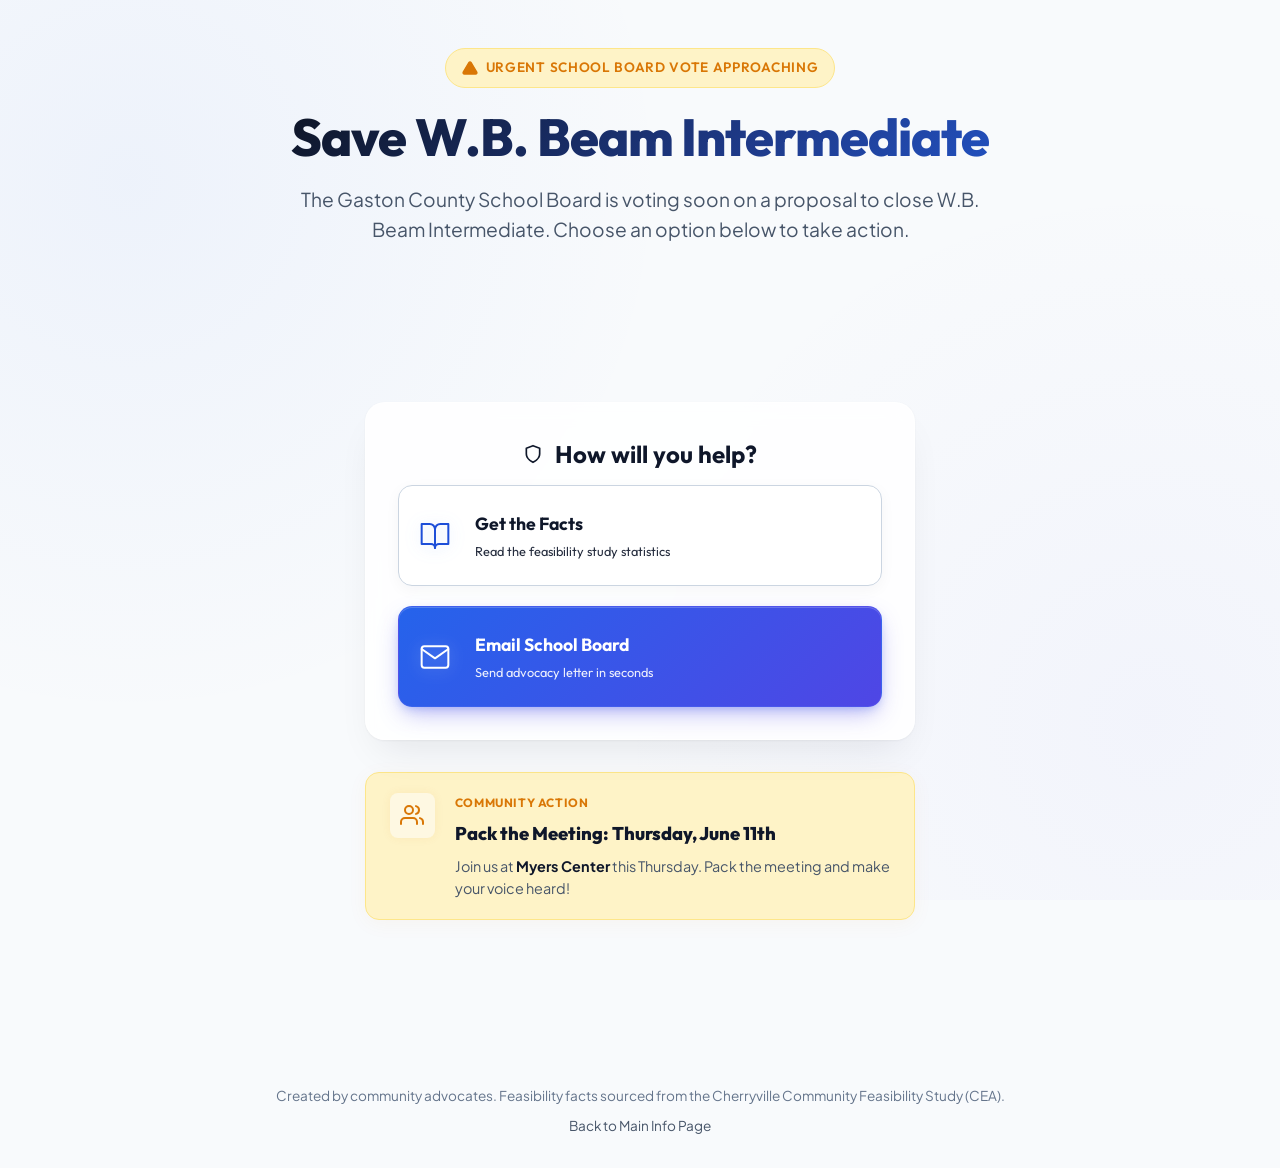
==== index.html @ e03cb525 "Initial commit" ====
<!DOCTYPE html>
<html lang="en">

<head>
  <meta charset="UTF-8">
  <meta name="viewport" content="width=device-width, initial-scale=1.0">
  <meta name="description"
    content="Advocacy action center to protest the proposed closure of W.B. Beam Intermediate School. Get the facts or email the Gaston County School Board.">
  <title>Save W.B. Beam Intermediate School - Action Center</title>
  <link rel="stylesheet" href="index.css">
</head>

<body>

  <header>
    <div class="badge">
      <svg class="icon" viewBox="0 0 24 24" style="width:16px; height:16px;">
        <path d="M10.29 3.86L1.82 18a2 2 0 0 0 1.71 3h16.94a2 2 0 0 0 1.71-3L13.71 3.86a2 2 0 0 0-3.42 0z" />
        <line x1="12" y1="9" x2="12" y2="13" />
        <line x1="12" y1="17" x2="12.01" y2="17" />
      </svg>
      Urgent School Board Vote Approaching
    </div>
    <h1>Save W.B. Beam Intermediate</h1>
    <p class="subtitle">
      The Gaston County School Board is voting soon on a proposal to close W.B. Beam Intermediate.
      Choose an option below to take action.
    </p>
  </header>

  <main>
    <div class="hero-container">
      <!-- Main Landing Action Card -->
      <div class="card action-card">
        <h2 class="card-title" style="color: var(--text-primary); margin-bottom: 0.75rem; justify-content: center;">
          <svg class="icon" viewBox="0 0 24 24">
            <path d="M12 22s8-4 8-10V5l-8-3-8 3v7c0 6 8 10 8 10z" />
          </svg>
          How will you help?
        </h2>
        
        <div class="landing-buttons-vertical">
          <!-- Button 1: Get the Facts -->
          <a href="facts.html" class="btn btn-secondary btn-large">
            <svg class="icon" viewBox="0 0 24 24">
              <path d="M2 3h6a4 4 0 0 1 4 4v14a3 3 0 0 0-3-3H2z" />
              <path d="M22 3h-6a4 4 0 0 0-4 4v14a3 3 0 0 1 3-3h7z" />
            </svg>
            <div class="btn-text-container">
              <span class="btn-main-text">Get the Facts</span>
              <span class="btn-sub-text">Read the feasibility study statistics</span>
            </div>
          </a>

          <!-- Button 2: Email advocacy tool -->
          <a href="email.html" class="btn btn-primary btn-large">
            <svg class="icon" viewBox="0 0 24 24">
              <path d="M4 4h16c1.1 0 2 .9 2 2v12c0 1.1-.9 2-2 2H4c-1.1 0-2-.9-2-2V6c0-1.1.9-2 2-2z" />
              <polyline points="22,6 12,13 2,6" />
            </svg>
            <div class="btn-text-container">
              <span class="btn-main-text">Email School Board</span>
              <span class="btn-sub-text">Send advocacy letter in seconds</span>
            </div>
          </a>
        </div>
      </div>

      <!-- In-Person Meeting Call to Action (Placed below card, scrolls into view if height is small) -->
      <div class="announcement-banner" style="max-width: 550px; width: 100%; margin: 0 auto;">
        <div class="announcement-icon">
          <svg class="icon" viewBox="0 0 24 24">
            <path d="M17 21v-2a4 4 0 0 0-4-4H5a4 4 0 0 0-4 4v2" />
            <circle cx="9" cy="7" r="4" />
            <path d="M23 21v-2a4 4 0 0 0-3-3.87" />
            <path d="M16 3.13a4 4 0 0 1 0 7.75" />
          </svg>
        </div>
        <div class="announcement-content">
          <span class="announcement-tag">Community Action</span>
          <h3 class="announcement-title">Pack the Meeting: Thursday, June 11th</h3>
          <p class="announcement-text">Join us at <strong>Myers Center</strong> this Thursday. Pack the meeting and make
            your voice heard!</p>
        </div>
      </div>
    </div>
  </main>

  <footer>
    <p>Created by community advocates. Feasibility facts sourced from the Cherryville Community Feasibility Study (CEA).</p>
    <p style="margin-top: 0.5rem;"><a href="../beam.html">Back to Main Info Page</a></p>
  </footer>

</body>

</html>
---- index.css ----
/* 
   W.B. Beam Intermediate Advocacy Launcher
   Core Design System and Stylesheet
*/

@import url('https://fonts.googleapis.com/css2?family=Outfit:wght@300;400;500;600;700;800&family=Plus+Jakarta+Sans:wght@400;500;600;700&display=swap');

:root {
  /* Color Palette - Clean Light Slate & Indigo */
  --bg-base: #f8fafc;
  --bg-surface: #ffffff;
  --bg-surface-elevated: #f1f5f9;
  --border-subtle: #cbd5e1;
  --border-active: #2563eb;
  
  --primary: #2563eb;
  --primary-hover: #1d4ed8;
  --primary-glow: rgba(37, 99, 235, 0.15);
  
  --success: #059669;
  --success-hover: #047857;
  --success-glow: rgba(5, 150, 105, 0.15);
  
  --warning: #d97706;
  --warning-glow: rgba(217, 119, 6, 0.1);
  
  --text-primary: #0f172a;
  --text-secondary: #475569;
  --text-muted: #64748b;
  
  /* Layout & Spacing */
  --radius-sm: 8px;
  --radius-md: 14px;
  --radius-lg: 20px;
  --transition-fast: 0.15s cubic-bezier(0.4, 0, 0.2, 1);
  --transition-normal: 0.25s cubic-bezier(0.4, 0, 0.2, 1);
  
  /* Fonts */
  --font-display: 'Outfit', -apple-system, sans-serif;
  --font-body: 'Plus Jakarta Sans', -apple-system, sans-serif;
}

/* Base resets & styles */
* {
  box-sizing: border-box;
  margin: 0;
  padding: 0;
}

body {
  background-color: var(--bg-base);
  color: var(--text-primary);
  font-family: var(--font-body);
  line-height: 1.6;
  padding: 0;
  margin: 0;
  min-height: 100vh;
  display: flex;
  flex-direction: column;
  background-image: 
    radial-gradient(circle at 10% 20%, rgba(37, 99, 235, 0.05) 0%, transparent 40%),
    radial-gradient(circle at 90% 80%, rgba(99, 102, 241, 0.04) 0%, transparent 40%);
  background-attachment: fixed;
}

/* Header Section */
header {
  max-width: 1200px;
  width: 100%;
  margin: 0 auto;
  padding: 3rem 1.5rem 1.5rem 1.5rem;
  text-align: center;
}

.badge {
  display: inline-flex;
  align-items: center;
  gap: 0.5rem;
  background-color: #fef3c7;
  border: 1px solid #fde68a;
  color: var(--warning);
  padding: 0.5rem 1rem;
  border-radius: 9999px;
  font-family: var(--font-display);
  font-weight: 600;
  font-size: 0.85rem;
  margin-bottom: 1.25rem;
  text-transform: uppercase;
  letter-spacing: 0.05em;
  animation: pulse-border 2s infinite ease-in-out;
}

.badge svg {
  fill: currentColor;
}

h1 {
  font-family: var(--font-display);
  font-weight: 800;
  font-size: clamp(2rem, 5vw, 3.25rem);
  line-height: 1.15;
  background: linear-gradient(135deg, #0f172a 20%, #1e3a8a 60%, #2563eb 100%);
  -webkit-background-clip: text;
  -webkit-text-fill-color: transparent;
  margin-bottom: 1rem;
  letter-spacing: -0.02em;
}

.subtitle {
  color: var(--text-secondary);
  font-size: clamp(1rem, 2vw, 1.2rem);
  max-width: 700px;
  margin: 0 auto 2rem auto;
  font-weight: 400;
}

/* Grid Layout container */
main {
  max-width: 850px;
  width: 100%;
  margin: 0 auto;
  padding: 0 1.5rem 4rem 1.5rem;
  display: flex;
  flex-direction: column;
  gap: 2rem;
}

/* Card Styling */
.card {
  background: var(--bg-surface);
  border: 1px solid var(--border-subtle);
  border-radius: var(--radius-lg);
  padding: 2.25rem;
  display: flex;
  flex-direction: column;
  box-shadow: 0 10px 30px -10px rgba(15, 23, 42, 0.06), 0 1px 3px rgba(15, 23, 42, 0.02);
  height: 100%;
}

.card-title {
  font-family: var(--font-display);
  font-size: 1.5rem;
  font-weight: 700;
  margin-bottom: 0.5rem;
  display: flex;
  align-items: center;
  gap: 0.75rem;
}

.card-description {
  color: var(--text-secondary);
  font-size: 0.95rem;
  margin-bottom: 1.75rem;
}

/* Recipients / Board Directory List */
.board-list {
  display: grid;
  grid-template-columns: 1fr;
  gap: 0.75rem;
}

@media (min-width: 600px) {
  .board-list {
    grid-template-columns: 1fr 1fr;
  }
}

/* Custom Scrollbar for list */
.board-list::-webkit-scrollbar {
  width: 6px;
}
.board-list::-webkit-scrollbar-track {
  background: rgba(255, 255, 255, 0.02);
  border-radius: var(--radius-sm);
}
.board-list::-webkit-scrollbar-thumb {
  background: var(--border-subtle);
  border-radius: var(--radius-sm);
}
.board-list::-webkit-scrollbar-thumb:hover {
  background: var(--text-muted);
}

.board-member-card {
  background-color: var(--bg-surface-elevated);
  border: 1px solid var(--border-subtle);
  border-radius: var(--radius-md);
  padding: 1rem 1.25rem;
  display: flex;
  justify-content: space-between;
  align-items: center;
  transition: var(--transition-fast);
}

.board-member-card:hover {
  background-color: var(--bg-surface);
  border-color: var(--border-active);
  transform: translateY(-2px);
  box-shadow: 0 4px 12px rgba(15, 23, 42, 0.05);
}

.member-info {
  display: flex;
  flex-direction: column;
  gap: 0.15rem;
}

.member-name {
  font-weight: 600;
  color: var(--text-primary);
  font-size: 1rem;
}

.member-role {
  font-size: 0.8rem;
  color: var(--text-secondary);
  font-weight: 500;
}

.member-township {
  font-size: 0.8rem;
  color: var(--text-muted);
}

.member-email {
  font-size: 0.8rem;
  color: var(--primary-hover);
  text-decoration: none;
  font-family: monospace;
  background: rgba(37, 99, 235, 0.1);
  padding: 0.2rem 0.5rem;
  border-radius: var(--radius-sm);
  transition: var(--transition-fast);
  max-width: 150px;
  overflow: hidden;
  text-overflow: ellipsis;
  white-space: nowrap;
}

.member-email:hover {
  background: rgba(37, 99, 235, 0.25);
  color: var(--text-primary);
}

/* Generator & Form Styling */
.form-group {
  margin-bottom: 1.5rem;
}

label {
  display: block;
  font-family: var(--font-display);
  font-size: 0.9rem;
  font-weight: 600;
  color: var(--text-primary);
  margin-bottom: 0.5rem;
}

input[type="text"], select {
  width: 100%;
  background-color: var(--bg-surface-elevated);
  border: 1px solid var(--border-subtle);
  border-radius: var(--radius-md);
  color: var(--text-primary);
  padding: 0.85rem 1rem;
  font-family: var(--font-body);
  font-size: 0.95rem;
  outline: none;
  transition: var(--transition-fast);
}

input[type="text"]:focus, select:focus {
  border-color: var(--border-active);
  box-shadow: 0 0 0 3px rgba(59, 130, 246, 0.2);
}

/* Key Points Custom Checkboxes */
.checkbox-grid {
  display: grid;
  grid-template-columns: 1fr;
  gap: 0.75rem;
  margin-bottom: 1.5rem;
}

@media (min-width: 576px) {
  .checkbox-grid {
    grid-template-columns: 1fr 1fr;
  }
}

.checkbox-card {
  background-color: rgba(25, 33, 52, 0.4);
  border: 1px solid var(--border-subtle);
  border-radius: var(--radius-md);
  padding: 0.85rem 1rem;
  display: flex;
  align-items: flex-start;
  gap: 0.75rem;
  cursor: pointer;
  user-select: none;
  transition: var(--transition-fast);
}

.checkbox-card:hover {
  background-color: rgba(25, 33, 52, 0.8);
  border-color: rgba(59, 130, 246, 0.3);
}

.checkbox-card.selected {
  border-color: var(--border-active);
  background-color: rgba(37, 99, 235, 0.08);
}

.checkbox-card input[type="checkbox"] {
  accent-color: var(--primary-hover);
  margin-top: 0.25rem;
  width: 16px;
  height: 16px;
}

.checkbox-label {
  display: flex;
  flex-direction: column;
  gap: 0.15rem;
}

.checkbox-title {
  font-size: 0.9rem;
  font-weight: 600;
  color: var(--text-primary);
}

.checkbox-desc {
  font-size: 0.75rem;
  color: var(--text-secondary);
}

/* Live Preview Box */
.preview-container {
  display: flex;
  flex-direction: column;
  flex-grow: 1;
  background-color: var(--bg-surface-elevated);
  border: 1px solid var(--border-subtle);
  border-radius: var(--radius-md);
  margin-bottom: 1.75rem;
  overflow: hidden;
}

.preview-header {
  background-color: rgba(15, 23, 42, 0.03);
  border-bottom: 1px solid var(--border-subtle);
  padding: 0.75rem 1.25rem;
  display: flex;
  justify-content: space-between;
  align-items: center;
}

.preview-badge {
  font-family: var(--font-display);
  font-weight: 700;
  font-size: 0.75rem;
  color: var(--text-secondary);
  text-transform: uppercase;
  letter-spacing: 0.05em;
  display: flex;
  align-items: center;
  gap: 0.4rem;
}

.preview-badge::before {
  content: "";
  display: inline-block;
  width: 6px;
  height: 6px;
  background-color: var(--success);
  border-radius: 50%;
}

.btn-regenerate {
  background: none;
  border: none;
  color: var(--primary-hover);
  font-family: var(--font-body);
  font-size: 0.85rem;
  font-weight: 600;
  cursor: pointer;
  display: flex;
  align-items: center;
  gap: 0.35rem;
  transition: var(--transition-fast);
}

.btn-regenerate:hover {
  color: var(--text-primary);
}

.btn-regenerate svg {
  transition: transform 0.4s ease;
}

.btn-regenerate:hover svg {
  transform: rotate(180deg);
}

/* Subject & Body Preview Fields */
.subject-field {
  padding: 0.75rem 1.25rem;
  border-bottom: 1px solid var(--border-subtle);
  display: flex;
  align-items: center;
  gap: 0.5rem;
}

.subject-label {
  font-family: var(--font-display);
  font-weight: 600;
  font-size: 0.9rem;
  color: var(--text-muted);
}

.subject-input {
  background: none;
  border: none;
  color: var(--text-primary);
  font-family: var(--font-body);
  font-size: 0.95rem;
  width: 100%;
  outline: none;
  font-weight: 600;
}

.body-textarea {
  background: none;
  border: none;
  color: var(--text-primary);
  font-family: var(--font-body);
  font-size: 0.95rem;
  padding: 1.25rem;
  resize: vertical;
  min-height: 250px;
  outline: none;
  width: 100%;
  line-height: 1.6;
}

/* Footer Instructions Inside card */
.preview-hint {
  font-size: 0.8rem;
  color: var(--text-muted);
  text-align: center;
  margin-top: -1rem;
  margin-bottom: 1.5rem;
}

/* Button Layout */
.button-row {
  display: grid;
  grid-template-columns: 1fr;
  gap: 1rem;
}

@media (min-width: 576px) {
  .button-row {
    grid-template-columns: 2fr 1fr;
  }
}

.btn {
  display: inline-flex;
  align-items: center;
  justify-content: center;
  gap: 0.75rem;
  border-radius: var(--radius-md);
  padding: 1rem 1.5rem;
  font-family: var(--font-display);
  font-weight: 700;
  font-size: 1.05rem;
  cursor: pointer;
  transition: var(--transition-normal);
  text-decoration: none;
  border: none;
}

.btn-primary {
  background-color: var(--primary);
  color: white;
  box-shadow: 0 4px 14px 0 var(--primary-glow);
  position: relative;
  overflow: hidden;
}

.btn-primary:hover {
  background-color: var(--primary-hover);
  box-shadow: 0 6px 20px 0 var(--primary-glow);
  transform: translateY(-2px);
}

.btn-primary:active {
  transform: translateY(1px);
}

.btn-secondary {
  background-color: rgba(255, 255, 255, 0.05);
  border: 1px solid var(--border-subtle);
  color: var(--text-primary);
}

.btn-secondary:hover {
  background-color: rgba(255, 255, 255, 0.1);
  border-color: var(--text-secondary);
}

.btn-success {
  background-color: var(--success);
  color: white;
  box-shadow: 0 4px 14px 0 var(--success-glow);
}

.btn-success:hover {
  background-color: var(--success-hover);
  box-shadow: 0 6px 20px 0 var(--success-glow);
}

/* Campaign Stats Bar */
.stats-bar {
  display: grid;
  grid-template-columns: repeat(3, 1fr);
  gap: 1px;
  background-color: var(--border-subtle);
  border-radius: var(--radius-md);
  overflow: hidden;
  margin-top: auto;
  border: 1px solid var(--border-subtle);
}

.stat-item {
  background-color: rgba(18, 24, 38, 0.8);
  padding: 1rem;
  text-align: center;
  display: flex;
  flex-direction: column;
  gap: 0.25rem;
}

.stat-number {
  font-family: var(--font-display);
  font-size: 1.5rem;
  font-weight: 800;
  color: var(--warning);
}

.stat-label {
  font-size: 0.75rem;
  color: var(--text-secondary);
  text-transform: uppercase;
  letter-spacing: 0.05em;
}

/* Footer Info */
footer {
  max-width: 1200px;
  width: 100%;
  margin: auto auto 2rem auto;
  padding: 0 1.5rem;
  text-align: center;
  color: var(--text-muted);
  font-size: 0.85rem;
}

footer a {
  color: var(--text-secondary);
  text-decoration: none;
  transition: var(--transition-fast);
}

footer a:hover {
  color: var(--text-primary);
  text-decoration: underline;
}

/* Animations */
@keyframes pulse-border {
  0%, 100% {
    box-shadow: 0 0 0 0 rgba(245, 158, 11, 0.2);
  }
  50% {
    box-shadow: 0 0 0 8px rgba(245, 158, 11, 0);
  }
}

/* Utility classes */
.icon {
  width: 20px;
  height: 20px;
  stroke: currentColor;
  fill: none;
  stroke-width: 2;
  stroke-linecap: round;
  stroke-linejoin: round;
}

/* d-none utility */
.d-none {
  display: none !important;
}

/* Landing View Buttons */
.landing-buttons {
  display: grid;
  grid-template-columns: 1fr;
  gap: 1.5rem;
  margin-top: 1rem;
}

@media (min-width: 600px) {
  .landing-buttons {
    grid-template-columns: 1fr 1fr;
  }
}

.btn-large {
  padding: 2rem 1.5rem;
  font-size: 1.2rem;
  border-radius: var(--radius-lg);
  display: flex;
  flex-direction: column;
  align-items: center;
  justify-content: center;
  gap: 1rem;
  text-align: center;
  height: 100%;
  border: 1px solid transparent;
  transition: all var(--transition-normal);
}

.btn-large.btn-primary {
  background: linear-gradient(135deg, var(--primary), #4f46e5);
  color: white;
  box-shadow: 0 10px 25px -5px rgba(79, 70, 229, 0.4), 0 4px 10px -3px rgba(37, 99, 235, 0.3), inset 0 1px 0 rgba(255, 255, 255, 0.2);
  border-color: rgba(99, 102, 241, 0.3);
}

.btn-large.btn-primary:hover {
  background: linear-gradient(135deg, var(--primary-hover), #6366f1);
  transform: translateY(-5px) scale(1.03);
  box-shadow: 0 15px 35px -5px rgba(79, 70, 229, 0.6), 0 8px 15px -3px rgba(37, 99, 235, 0.4), inset 0 1px 0 rgba(255, 255, 255, 0.4);
}

.btn-large.btn-secondary {
  background: var(--bg-surface);
  border-color: var(--border-subtle);
  color: var(--text-primary);
  box-shadow: 0 4px 15px rgba(15, 23, 42, 0.04), inset 0 1px 0 rgba(255, 255, 255, 0.6);
}

.btn-large.btn-secondary:hover {
  background: var(--bg-surface-elevated);
  border-color: var(--border-active);
  transform: translateY(-5px) scale(1.03);
  color: var(--primary-hover);
  box-shadow: 0 12px 25px rgba(15, 23, 42, 0.08), 0 0 15px rgba(37, 99, 235, 0.1);
}

.btn-large:active {
  transform: translateY(-1px) scale(0.99) !important;
}

.btn-large .icon {
  width: 40px;
  height: 40px;
  stroke-width: 1.5;
  transition: transform var(--transition-fast);
  color: inherit;
}

.btn-large.btn-primary .icon {
  filter: drop-shadow(0 2px 8px rgba(255, 255, 255, 0.3));
}

.btn-large.btn-secondary .icon {
  color: var(--primary-hover);
  filter: drop-shadow(0 2px 8px rgba(59, 130, 246, 0.2));
}

.btn-large:hover .icon {
  transform: scale(1.15) rotate(5deg);
}

/* action buttons overrides for extra pop */
.btn-primary:not(.btn-large) {
  background: linear-gradient(135deg, var(--primary), #3b82f6) !important;
  box-shadow: 0 4px 15px rgba(37, 99, 235, 0.4), inset 0 1px 0 rgba(255, 255, 255, 0.15) !important;
}

.btn-primary:not(.btn-large):hover {
  background: linear-gradient(135deg, var(--primary-hover), #60a5fa) !important;
  transform: translateY(-2px);
  box-shadow: 0 6px 20px rgba(37, 99, 235, 0.55), inset 0 1px 0 rgba(255, 255, 255, 0.3) !important;
}

.btn-secondary:not(.btn-large) {
  background: var(--bg-surface) !important;
  border: 1px solid var(--border-subtle) !important;
  color: var(--text-primary) !important;
  box-shadow: 0 2px 6px rgba(15, 23, 42, 0.04) !important;
}

.btn-secondary:not(.btn-large):hover {
  background: var(--bg-surface-elevated) !important;
  border-color: var(--text-secondary) !important;
  transform: translateY(-2px);
  box-shadow: 0 4px 10px rgba(15, 23, 42, 0.08) !important;
}

/* Wizard Header & Navigation */
.wizard-header {
  display: flex;
  justify-content: space-between;
  align-items: center;
  border-bottom: 1px solid var(--border-subtle);
  padding-bottom: 1.5rem;
  margin-bottom: 2rem;
  gap: 1rem;
}

.btn-back, .btn-reset {
  background: none;
  border: none;
  font-family: var(--font-display);
  font-size: 0.9rem;
  font-weight: 600;
  color: var(--text-secondary);
  cursor: pointer;
  display: inline-flex;
  align-items: center;
  transition: var(--transition-fast);
  padding: 0.5rem 0.75rem;
  border-radius: var(--radius-sm);
}

.btn-back:hover, .btn-reset:hover {
  color: var(--text-primary);
  background-color: rgba(255, 255, 255, 0.05);
}

.wizard-progress-steps {
  display: flex;
  align-items: center;
  gap: 0.5rem;
}

.progress-step {
  width: 28px;
  height: 28px;
  border-radius: 50%;
  background-color: var(--bg-surface-elevated);
  border: 2px solid var(--border-subtle);
  color: var(--text-secondary);
  display: flex;
  align-items: center;
  justify-content: center;
  font-family: var(--font-display);
  font-weight: 700;
  font-size: 0.85rem;
  transition: var(--transition-normal);
}

.progress-step.active {
  background-color: var(--primary);
  border-color: var(--primary-hover);
  color: white;
  box-shadow: 0 0 12px var(--primary-glow);
}

.progress-step.completed {
  background-color: var(--success);
  border-color: var(--success-hover);
  color: white;
  box-shadow: 0 0 12px var(--success-glow);
}

.progress-line {
  width: 24px;
  height: 2px;
  background-color: var(--border-subtle);
  transition: var(--transition-normal);
}

.progress-line.completed {
  background-color: var(--success);
}

/* Wizard Steps Content */
.wizard-step {
  animation: fadeIn 0.4s cubic-bezier(0.4, 0, 0.2, 1) forwards;
}

.wizard-title {
  font-family: var(--font-display);
  font-weight: 800;
  font-size: 1.65rem;
  margin-bottom: 0.5rem;
  color: var(--text-primary);
  letter-spacing: -0.01em;
}

.wizard-description {
  color: var(--text-secondary);
  font-size: 0.95rem;
  margin-bottom: 2rem;
}

/* Concern Options Grid */
.concern-grid {
  display: grid;
  grid-template-columns: 1fr;
  gap: 1rem;
}

@media (min-width: 600px) {
  .concern-grid {
    grid-template-columns: 1fr 1fr;
  }
}

.card-flip-container {
  perspective: 1000px;
  cursor: pointer;
  height: auto;
}

.card-flip-inner {
  position: relative;
  width: 100%;
  height: 100%;
  transform-style: preserve-3d;
  transition: transform 0.6s cubic-bezier(0.4, 0, 0.2, 1);
}

.card-flip-container.flipped .card-flip-inner {
  transform: rotateY(180deg);
}

.card-flip-front, .card-flip-back {
  border-radius: var(--radius-md);
  box-shadow: 0 4px 12px rgba(37, 99, 235, 0.05);
  backface-visibility: hidden;
  -webkit-backface-visibility: hidden;
}

.card-flip-front {
  position: relative;
  background: #f0f7ff;
  border: 1px solid #bfdbfe;
  border-left: 5px solid var(--primary);
  padding: 1.5rem;
  display: flex;
  align-items: flex-start;
  gap: 1.25rem;
  color: inherit;
  transition: all var(--transition-normal);
}

.card-flip-container:not(.flipped):hover .card-flip-front {
  background: #e0f2fe;
  border-color: var(--border-active);
  border-left-color: var(--primary-hover);
  transform: translateY(-5px);
  box-shadow: 0 12px 28px -6px rgba(37, 99, 235, 0.18), 0 8px 16px -6px rgba(15, 23, 42, 0.04);
}

.concern-icon {
  background: #ffffff;
  color: var(--primary);
  border-radius: var(--radius-sm);
  padding: 0.75rem;
  display: flex;
  align-items: center;
  justify-content: center;
  flex-shrink: 0;
  transition: all var(--transition-fast);
  box-shadow: 0 2px 8px rgba(37, 99, 235, 0.08);
  border: 1px solid #dbeafe;
}

.card-flip-container:not(.flipped):hover .concern-icon {
  background: var(--primary);
  color: white;
  box-shadow: 0 4px 12px var(--primary-glow);
  transform: scale(1.08);
  border-color: var(--primary);
}

.concern-info {
  display: flex;
  flex-direction: column;
  gap: 0.35rem;
}

.concern-title {
  font-family: var(--font-display);
  font-weight: 800;
  font-size: 1.15rem;
  color: var(--text-primary);
  letter-spacing: -0.01em;
  transition: color var(--transition-fast);
}

.card-flip-container:not(.flipped):hover .concern-title {
  color: var(--primary);
}

.concern-desc {
  font-size: 0.88rem;
  color: var(--text-secondary);
  line-height: 1.5;
}

.card-flip-back {
  position: absolute;
  top: 0;
  left: 0;
  width: 100%;
  height: 100%;
  transform: rotateY(180deg);
  background: linear-gradient(135deg, var(--primary), #1d4ed8);
  border: 1px solid var(--primary-hover);
  color: white;
  display: flex;
  align-items: center;
  justify-content: center;
  padding: 1.5rem;
  box-sizing: border-box;
  text-align: center;
}

.back-content {
  display: flex;
  flex-direction: column;
  align-items: center;
  justify-content: center;
  gap: 0.4rem;
}

.back-content .check-icon {
  width: 44px;
  height: 44px;
  stroke: white;
  stroke-width: 3;
  margin-bottom: 0.25rem;
  filter: drop-shadow(0 2px 4px rgba(0,0,0,0.15));
}

.back-title {
  font-family: var(--font-display);
  font-weight: 800;
  font-size: 1.25rem;
  letter-spacing: -0.01em;
  margin: 0;
}

.back-desc {
  font-size: 0.85rem;
  opacity: 0.9;
  margin: 0;
}

/* Collapsible Recipients details style overrides */
.recipients-details {
  width: 100%;
}

.recipients-summary {
  display: flex;
  justify-content: space-between;
  align-items: center;
  cursor: pointer;
  list-style: none; /* Hide default arrow */
  user-select: none;
}

/* Hide webkit details marker */
.recipients-summary::-webkit-details-marker {
  display: none;
}

.summary-header {
  display: flex;
  align-items: center;
}

.recipients-summary .chevron {
  transition: transform var(--transition-normal);
  color: var(--text-secondary);
}

.recipients-details[open] .recipients-summary .chevron {
  transform: rotate(180deg);
  color: var(--text-primary);
}

.recipients-content {
  animation: slideDown 0.3s cubic-bezier(0.4, 0, 0.2, 1) forwards;
}

/* Animation Keyframes */
@keyframes fadeIn {
  from {
    opacity: 0;
    transform: translateY(10px);
  }
  to {
    opacity: 1;
    transform: translateY(0);
  }
}

@keyframes slideDown {
  from {
    opacity: 0;
    transform: translateY(-5px);
  }
  to {
    opacity: 1;
    transform: translateY(0);
  }
}

/* Announcement Banner Styling */
.announcement-banner {
  background: #fef3c7;
  border: 1px solid #fde68a;
  border-radius: var(--radius-md);
  padding: 1.25rem 1.5rem;
  display: flex;
  align-items: flex-start;
  gap: 1.25rem;
  margin-bottom: 2rem;
  box-shadow: 0 4px 20px rgba(217, 119, 6, 0.05);
  animation: pulse-glow 3s infinite ease-in-out;
}

.announcement-icon {
  background: #fef8e2;
  color: var(--warning);
  border-radius: var(--radius-sm);
  padding: 0.65rem;
  display: flex;
  align-items: center;
  justify-content: center;
  flex-shrink: 0;
  box-shadow: 0 0 10px rgba(217, 119, 6, 0.08);
}

.announcement-icon .icon {
  width: 24px;
  height: 24px;
}

.announcement-content {
  display: flex;
  flex-direction: column;
  gap: 0.25rem;
}

.announcement-tag {
  font-family: var(--font-display);
  font-weight: 700;
  font-size: 0.75rem;
  text-transform: uppercase;
  color: var(--warning);
  letter-spacing: 0.05em;
}

.announcement-title {
  font-family: var(--font-display);
  font-weight: 800;
  font-size: 1.15rem;
  color: var(--text-primary);
  margin-top: 0.15rem;
}

.announcement-text {
  font-size: 0.9rem;
  color: var(--text-secondary);
  line-height: 1.5;
  margin-top: 0.25rem;
}

.announcement-text strong {
  color: var(--text-primary);
}

@keyframes pulse-glow {
  0%, 100% {
    box-shadow: 0 4px 20px rgba(217, 119, 6, 0.05);
    border-color: #fde68a;
  }
  50% {
    box-shadow: 0 4px 25px rgba(217, 119, 6, 0.12);
    border-color: #f59e0b;
  }
}

/* Landing Page Hero Layout */
.hero-container {
  display: flex;
  flex-direction: column;
  justify-content: center;
  align-items: center;
  min-height: calc(100vh - 180px);
  padding: 1rem 0;
  box-sizing: border-box;
}

.action-card {
  width: 100%;
  max-width: 550px;
  padding: 2rem;
  backdrop-filter: blur(10px);
  background: rgba(255, 255, 255, 0.85);
  border: 1px solid rgba(255, 255, 255, 0.6);
  box-shadow: 0 20px 40px -15px rgba(15, 23, 42, 0.1), 0 1px 3px rgba(15, 23, 42, 0.05);
  margin-bottom: 2rem;
}

.landing-buttons-vertical {
  display: flex;
  flex-direction: column;
  gap: 1.25rem;
  width: 100%;
}

.landing-buttons-vertical .btn-large {
  padding: 1.5rem 1.25rem;
  font-size: 1.15rem;
  border-radius: var(--radius-md);
  flex-direction: row;
  justify-content: flex-start;
  text-align: left;
  height: auto;
}

.landing-buttons-vertical .btn-large .icon {
  width: 32px;
  height: 32px;
  flex-shrink: 0;
  margin-right: 0.5rem;
}

.btn-text-container {
  display: flex;
  flex-direction: column;
  align-items: flex-start;
  gap: 0.15rem;
}

.btn-main-text {
  font-weight: 700;
  font-size: 1.1rem;
}

.btn-sub-text {
  font-size: 0.8rem;
  font-weight: 400;
  opacity: 0.9;
}

/* Small screens height optimization */
@media (max-height: 740px) {
  header {
    padding: 1.5rem 1rem 0.75rem 1rem;
  }
  h1 {
    margin-bottom: 0.25rem;
  }
  .subtitle {
    margin-bottom: 0.75rem;
    font-size: 0.95rem;
  }
  .action-card {
    padding: 1.25rem;
    margin-bottom: 1rem;
  }
  .landing-buttons-vertical {
    gap: 0.75rem;
  }
  .landing-buttons-vertical .btn-large {
    padding: 1rem 1rem;
  }
  .badge {
    margin-bottom: 0.5rem;
    padding: 0.35rem 0.75rem;
    font-size: 0.75rem;
  }
}

/* Facts Page Layout Customizations */
.facts-header-row {
  display: flex;
  justify-content: space-between;
  align-items: center;
  margin-bottom: 2rem;
}

.facts-grid {
  display: grid;
  grid-template-columns: 1fr;
  gap: 1.5rem;
  margin-bottom: 2.5rem;
}

@media (min-width: 768px) {
  .facts-grid {
    grid-template-columns: 1fr 1fr;
  }
}

.fact-card {
  transition: transform var(--transition-normal), border-color var(--transition-fast);
}

.fact-card:hover {
  transform: translateY(-4px);
  border-color: var(--border-active);
}

.fact-number-badge {
  display: inline-block;
  background-color: var(--primary-glow);
  color: var(--primary);
  font-family: var(--font-display);
  font-weight: 700;
  font-size: 1.5rem;
  width: 40px;
  height: 40px;
  line-height: 40px;
  text-align: center;
  border-radius: 50%;
  margin-bottom: 1rem;
}

.fact-details-list {
  list-style: none;
  margin-top: 1rem;
  padding-left: 0;
  display: flex;
  flex-direction: column;
  gap: 0.75rem;
}

.fact-details-list li {
  position: relative;
  padding-left: 1.5rem;
  font-size: 0.95rem;
  color: var(--text-secondary);
}

.fact-details-list li::before {
  content: "•";
  color: var(--primary);
  font-weight: bold;
  font-size: 1.25rem;
  position: absolute;
  left: 0;
  top: -2px;
}
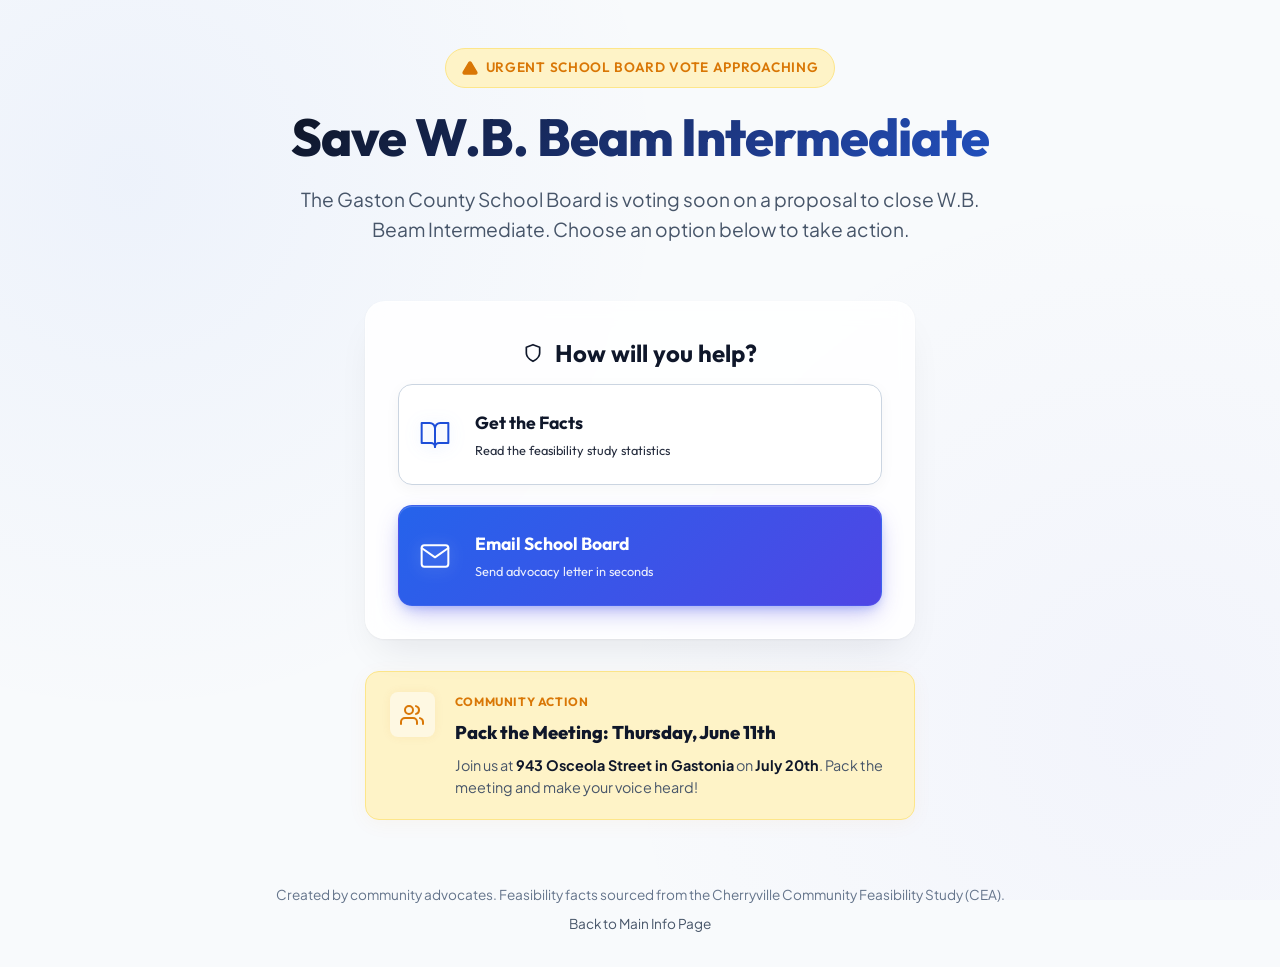
==== commit 6d74f657: "Various fixes" ====
--- a/index.html
+++ b/index.html
@@ -38,7 +38,7 @@
           </svg>
           How will you help?
         </h2>
-        
+
         <div class="landing-buttons-vertical">
           <!-- Button 1: Get the Facts -->
           <a href="facts.html" class="btn btn-secondary btn-large">
@@ -79,15 +79,17 @@
         <div class="announcement-content">
           <span class="announcement-tag">Community Action</span>
           <h3 class="announcement-title">Pack the Meeting: Thursday, June 11th</h3>
-          <p class="announcement-text">Join us at <strong>Myers Center</strong> this Thursday. Pack the meeting and make
-            your voice heard!</p>
+          <p class="announcement-text">Join us at <strong>943 Osceola Street in Gastonia</strong> on <strong>July
+              20th</strong>. Pack the
+            meeting and make your voice heard!</p>
         </div>
       </div>
     </div>
   </main>
 
   <footer>
-    <p>Created by community advocates. Feasibility facts sourced from the Cherryville Community Feasibility Study (CEA).</p>
+    <p>Created by community advocates. Feasibility facts sourced from the Cherryville Community Feasibility Study (CEA).
+    </p>
     <p style="margin-top: 0.5rem;"><a href="../beam.html">Back to Main Info Page</a></p>
   </footer>
 
--- a/index.css
+++ b/index.css
@@ -1108,10 +1108,9 @@
 .hero-container {
   display: flex;
   flex-direction: column;
-  justify-content: center;
-  align-items: center;
-  min-height: calc(100vh - 180px);
-  padding: 1rem 0;
+  align-items: center;
+  width: 100%;
+  margin: 0 auto;
   box-sizing: border-box;
 }
 
@@ -1268,4 +1267,162 @@
   top: -2px;
 }
 
-
+/* Inline copy button styling next to text inputs */
+.btn-copy-inline {
+  background-color: var(--bg-surface);
+  border: 1px solid var(--border-subtle);
+  color: var(--text-secondary);
+  font-family: var(--font-body);
+  font-size: 0.75rem;
+  font-weight: 600;
+  cursor: pointer;
+  display: inline-flex;
+  align-items: center;
+  gap: 0.25rem;
+  padding: 0.25rem 0.6rem;
+  border-radius: var(--radius-sm);
+  transition: all var(--transition-fast);
+  white-space: nowrap;
+}
+
+.btn-copy-inline:hover {
+  background-color: rgba(37, 99, 235, 0.08);
+  border-color: var(--primary);
+  color: var(--primary);
+}
+
+.btn-copy-inline.btn-success {
+  background-color: var(--success) !important;
+  border-color: var(--success) !important;
+  color: white !important;
+}
+
+.btn-copy-inline .icon {
+  width: 12px;
+  height: 12px;
+  stroke-width: 2.5;
+}
+
+/* Blog Style Layout for Facts Page */
+.blog-container {
+  max-width: 760px;
+  margin: 0 auto;
+  padding: 1.5rem 0;
+  width: 100%;
+}
+
+.blog-article {
+  background: var(--bg-surface);
+  border: 1px solid var(--border-subtle);
+  border-radius: var(--radius-lg);
+  padding: 3rem 2.5rem;
+  box-shadow: 0 10px 30px -10px rgba(15, 23, 42, 0.06), 0 1px 3px rgba(15, 23, 42, 0.02);
+  line-height: 1.8;
+  color: var(--text-primary);
+}
+
+.blog-header {
+  margin-bottom: 2.5rem;
+  border-bottom: 1px solid var(--border-subtle);
+  padding-bottom: 2rem;
+}
+
+.blog-title {
+  font-family: var(--font-display);
+  font-size: 2.25rem;
+  font-weight: 800;
+  line-height: 1.25;
+  color: var(--text-primary);
+  margin-bottom: 1.25rem;
+  background: linear-gradient(135deg, #0f172a 0%, #1e3a8a 50%, #2563eb 100%);
+  -webkit-background-clip: text;
+  -webkit-text-fill-color: transparent;
+}
+
+.blog-meta {
+  display: flex;
+  flex-wrap: wrap;
+  gap: 1rem;
+  align-items: center;
+  font-size: 0.85rem;
+  color: var(--text-muted);
+  font-weight: 500;
+}
+
+.blog-meta-item {
+  display: inline-flex;
+  align-items: center;
+  gap: 0.35rem;
+}
+
+.blog-meta-divider {
+  color: var(--border-subtle);
+}
+
+.blog-content h2 {
+  font-family: var(--font-display);
+  font-size: 1.5rem;
+  font-weight: 700;
+  color: #1e293b;
+  margin-top: 2.5rem;
+  margin-bottom: 1rem;
+  display: flex;
+  align-items: center;
+  gap: 0.5rem;
+  border-left: 4px solid var(--primary);
+  padding-left: 0.75rem;
+}
+
+.blog-content p {
+  margin-bottom: 1.5rem;
+  font-size: 1.05rem;
+  color: var(--text-secondary);
+}
+
+.blog-content ul, .blog-content ol {
+  margin-bottom: 1.75rem;
+  padding-left: 1.5rem;
+  list-style: none;
+}
+
+.blog-content li {
+  position: relative;
+  padding-left: 1.5rem;
+  margin-bottom: 0.75rem;
+  font-size: 1rem;
+  color: var(--text-secondary);
+}
+
+.blog-content li::before {
+  content: "•";
+  color: var(--primary);
+  font-weight: bold;
+  font-size: 1.25rem;
+  position: absolute;
+  left: 0;
+  top: -2px;
+}
+
+.blog-content strong {
+  color: var(--text-primary);
+  font-weight: 600;
+}
+
+/* Callout Box inside blog post */
+.blog-callout {
+  background: var(--bg-surface-elevated);
+  border-left: 4px solid var(--warning);
+  border-radius: 0 var(--radius-md) var(--radius-md) 0;
+  padding: 1.25rem 1.5rem;
+  margin: 2rem 0;
+  font-size: 1rem;
+  color: var(--text-secondary);
+}
+
+.blog-callout strong {
+  color: var(--warning);
+}
+
+
+
+
